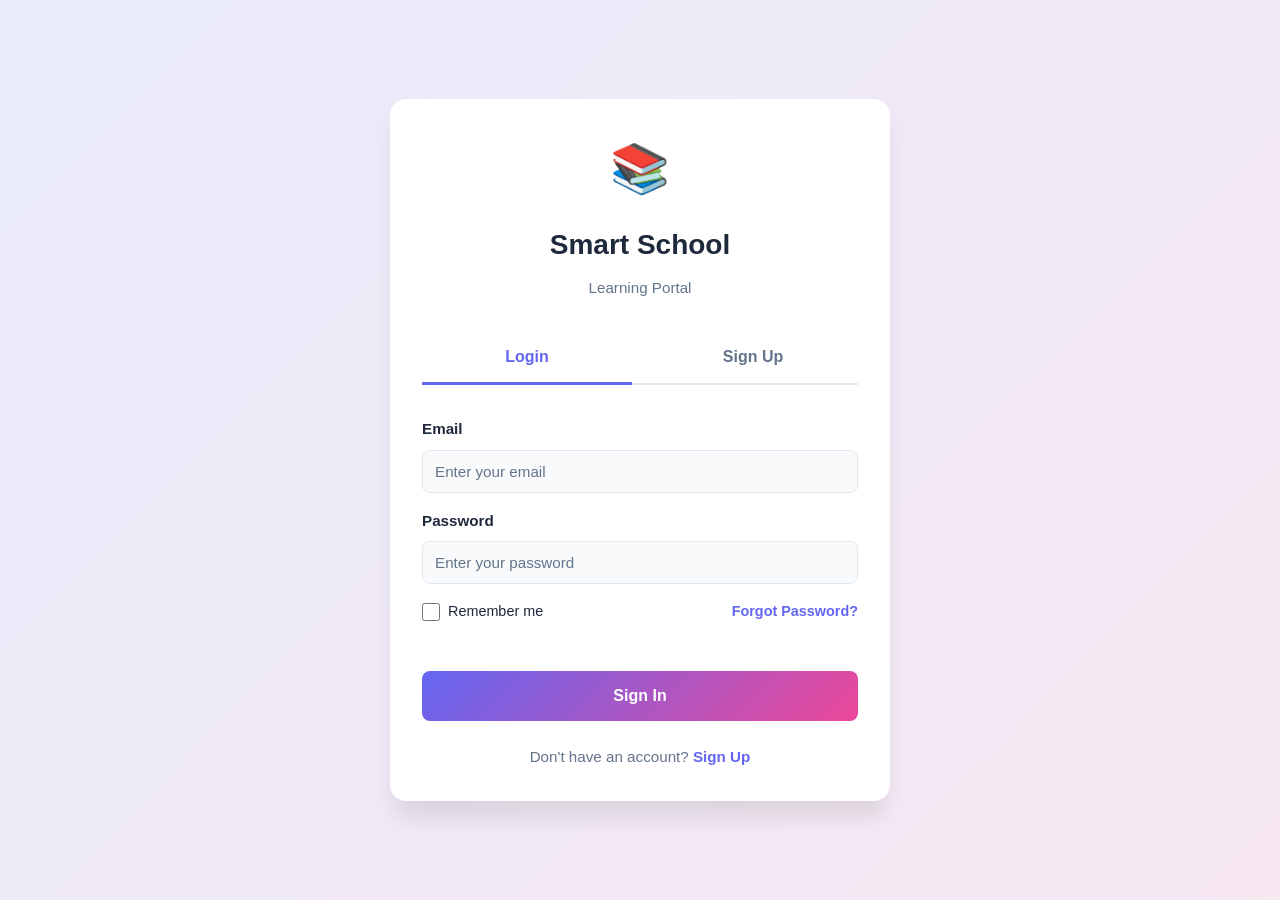
==== camera.html @ 907ac9b9 "Add files via upload" ====
<!DOCTYPE html>
<html lang="en">
<head>
    <meta charset="UTF-8">
    <meta name="viewport" content="width=device-width, initial-scale=1.0">
    <title>Camera - Smart School Learning Portal</title>
    
    <link rel="stylesheet" href="css/main.css">
    <link rel="stylesheet" href="css/theme.css">
    <link rel="stylesheet" href="css/animation.css">
    <link rel="stylesheet" href="css/responsive.css">
</head>
<body class="theme-light">
    <!-- Header -->
    <header>
        <div class="header-container">
            <a href="index.html" class="logo-section">
                <div class="logo-icon">📚</div>
                <h1>Smart Learning Portal</h1>
            </a>
            <div class="header-actions">
                <button class="action-btn" title="Back">←</button>
            </div>
            <button class="hamburger-menu">
                <span></span>
                <span></span>
                <span></span>
            </button>
        </div>
    </header>

    <!-- Main Content -->
    <main class="flex-center" style="min-height: calc(100vh - 80px); flex-direction: column; gap: 2rem;">
        <h1>📷 Camera</h1>

        <!-- Camera View -->
        <div class="card" style="width: 100%; max-width: 600px; padding: 0; overflow: hidden;">
            <video id="cameraStream" autoplay playsinline style="width: 100%; display: block;"></video>
            <canvas id="capturedImage" style="display: none;"></canvas>
            
            <div style="padding: 2rem; text-align: center; background: var(--card-bg);">
                <!-- Camera Buttons -->
                <div id="cameraControls" class="flex-center gap-2" style="gap: 1rem;">
                    <button class="btn btn-primary" id="captureBtn">📸 Capture</button>
                    <button class="btn btn-outline" id="switchCameraBtn">🔄 Switch</button>
                    <button class="btn btn-outline" id="flashBtn">💡 Flash</button>
                </div>

                <!-- Preview and Action Buttons -->
                <div id="previewControls" style="display: none; gap: 1rem;" class="flex-center">
                    <button class="btn btn-secondary" id="retakeBtn">🔄 Retake</button>
                    <button class="btn btn-success" id="saveBtn">💾 Save</button>
                    <button class="btn btn-primary" id="shareBtn">📤 Share</button>
                </div>
            </div>
        </div>

        <!-- Preview -->
        <div id="preview" style="display: none;">
            <img id="previewImage" alt="Preview" style="max-width: 600px; width: 100%; border-radius: 16px; box-shadow: 0 10px 30px rgba(0,0,0,0.2);">
        </div>

        <!-- Camera Info -->
        <div class="card" style="width: 100%; max-width: 600px; text-align: center;">
            <h3>Camera Information</h3>
            <p id="cameraInfo"></p>
            <div class="grid-2" style="margin-top: 1rem;">
                <div>
                    <p style="color: var(--text-secondary); font-size: 0.9rem;">Mode</p>
                    <p id="cameraMode" style="font-weight: 600;">Front Camera</p>
                </div>
                <div>
                    <p style="color: var(--text-secondary); font-size: 0.9rem;">Photos Taken</p>
                    <p id="photoCount" style="font-weight: 600;">0</p>
                </div>
            </div>
        </div>
    </main>

    <!-- Scripts -->
    <script src="js/utils.js"></script>
    <script src="js/storage.js"></script>
    <script src="js/app.js"></script>
    
    <script>
        const video = document.getElementById('cameraStream');
        const canvas = document.getElementById('capturedImage');
        const captureBtn = document.getElementById('captureBtn');
        const switchCameraBtn = document.getElementById('switchCameraBtn');
        const flashBtn = document.getElementById('flashBtn');
        const retakeBtn = document.getElementById('retakeBtn');
        const saveBtn = document.getElementById('saveBtn');
        const shareBtn = document.getElementById('shareBtn');
        const preview = document.getElementById('preview');
        const previewImage = document.getElementById('previewImage');
        const previewControls = document.getElementById('previewControls');
        const cameraControls = document.getElementById('cameraControls');

        let facingMode = 'user'; // front camera
        let stream = null;
        let photoCount = StorageManager.getGalleryImages().length;
        let flashOn = false;
        let currentCapture = null;

        async function startCamera() {
            try {
                stream = await navigator.mediaDevices.getUserMedia({
                    video: { 
                        facingMode: facingMode,
                        width: { ideal: 1280 },
                        height: { ideal: 720 }
                    },
                    audio: false
                });

                video.srcObject = stream;
                document.getElementById('cameraInfo').textContent = 'Camera ready';
                updatePhotoCount();
            } catch (error) {
                console.error('Error accessing camera:', error);
                Utils.showNotification('Unable to access camera. Please check permissions.', 'danger');
                document.getElementById('cameraInfo').textContent = 'Camera access denied';
            }
        }

        function stopCamera() {
            if (stream) {
                stream.getTracks().forEach(track => track.stop());
            }
        }

        captureBtn.addEventListener('click', () => {
            const context = canvas.getContext('2d');
            canvas.width = video.videoWidth;
            canvas.height = video.videoHeight;

            // Apply flash effect
            if (flashOn) {
                context.fillStyle = 'rgba(255, 255, 255, 0.3)';
                context.fillRect(0, 0, canvas.width, canvas.height);
            }

            // Draw the video frame to canvas
            context.drawImage(video, 0, 0, canvas.width, canvas.height);
            
            // Get the image data
            currentCapture = canvas.toDataURL('image/jpeg');
            previewImage.src = currentCapture;
            
            // Show preview
            video.style.display = 'none';
            preview.style.display = 'block';
            cameraControls.style.display = 'none';
            previewControls.style.display = 'flex';

            Utils.showNotification('Photo captured!', 'success');
        });

        switchCameraBtn.addEventListener('click', () => {
            facingMode = facingMode === 'user' ? 'environment' : 'user';
            document.getElementById('cameraMode').textContent = facingMode === 'user' ? 'Front Camera' : 'Rear Camera';
            
            stopCamera();
            startCamera();
            Utils.showNotification(`Switched to ${facingMode === 'user' ? 'front' : 'rear'} camera`, 'info');
        });

        flashBtn.addEventListener('click', () => {
            flashOn = !flashOn;
            flashBtn.textContent = flashOn ? '💡 Flash ON' : '💡 Flash OFF';
            flashBtn.classList.toggle('btn-success');
            Utils.showNotification(flashOn ? 'Flash ON' : 'Flash OFF', 'info');
        });

        retakeBtn.addEventListener('click', () => {
            video.style.display = 'block';
            preview.style.display = 'none';
            cameraControls.style.display = 'flex';
            previewControls.style.display = 'none';
            currentCapture = null;
        });

        saveBtn.addEventListener('click', () => {
            if (currentCapture) {
                const image = {
                    name: `photo-${Date.now()}.jpg`,
                    data: currentCapture,
                    date: new Date().toISOString(),
                    type: 'camera'
                };
                StorageManager.addGalleryImage(image);
                updatePhotoCount();
                
                Utils.showNotification('Photo saved to gallery!', 'success');
                
                // Reset
                setTimeout(() => {
                    retakeBtn.click();
                    currentCapture = null;
                }, 500);
            }
        });

        shareBtn.addEventListener('click', () => {
            if (currentCapture) {
                if (navigator.share) {
                    navigator.share({
                        title: 'Check out my photo!',
                        text: 'I captured this amazing photo with Smart School Portal',
                        url: window.location.href
                    }).catch(err => console.log('Share failed:', err));
                } else {
                    Utils.showNotification('Share not supported on this device', 'warning');
                }
            }
        });

        function updatePhotoCount() {
            photoCount = StorageManager.getGalleryImages().length;
            document.getElementById('photoCount').textContent = photoCount;
        }

        // Keyboard shortcuts
        document.addEventListener('keydown', (e) => {
            if (e.key === ' ') {
                e.preventDefault();
                captureBtn.click();
            }
            if (e.key === 'Escape') {
                retakeBtn.click();
            }
        });

        // Initialize
        document.addEventListener('DOMContentLoaded', () => {
            if (!StorageManager.getUser()) {
                window.location.href = 'login.html';
                return;
            }
            startCamera();
            updatePhotoCount();
        });

        // Stop camera when page unloads
        window.addEventListener('beforeunload', () => {
            stopCamera();
        });
    </script>
</body>
</html>
---- css/main.css ----
/* ============================================
   SMART SCHOOL LEARNING PORTAL - MAIN CSS
   ============================================ */

* {
  margin: 0;
  padding: 0;
  box-sizing: border-box;
}

:root {
  --primary-color: #6366f1;
  --secondary-color: #ec4899;
  --accent-color: #f59e0b;
  --success-color: #10b981;
  --danger-color: #ef4444;
  --warning-color: #f59e0b;
  --bg-color: #f8fafc;
  --card-bg: #ffffff;
  --text-primary: #1e293b;
  --text-secondary: #64748b;
  --border-color: #e2e8f0;
  --shadow-sm: 0 1px 2px 0 rgba(0, 0, 0, 0.05);
  --shadow-md: 0 4px 6px -1px rgba(0, 0, 0, 0.1);
  --shadow-lg: 0 10px 15px -3px rgba(0, 0, 0, 0.1);
  --shadow-xl: 0 20px 25px -5px rgba(0, 0, 0, 0.1);
  --transition: all 0.3s cubic-bezier(0.4, 0, 0.2, 1);
  --border-radius: 16px;
}

html {
  scroll-behavior: smooth;
  font-size: 16px;
}

body {
  font-family: 'Segoe UI', Tahoma, Geneva, Verdana, sans-serif;
  background-color: var(--bg-color);
  color: var(--text-primary);
  line-height: 1.6;
  overflow-x: hidden;
}

/* Scrollbar Styling */
::-webkit-scrollbar {
  width: 10px;
  height: 10px;
}

::-webkit-scrollbar-track {
  background: var(--bg-color);
}

::-webkit-scrollbar-thumb {
  background: var(--primary-color);
  border-radius: 5px;
}

::-webkit-scrollbar-thumb:hover {
  background: var(--secondary-color);
}

/* ========== Header Styles ========== */
header {
  position: sticky;
  top: 0;
  z-index: 100;
  background: linear-gradient(135deg, rgba(99, 102, 241, 0.95), rgba(236, 72, 153, 0.95));
  backdrop-filter: blur(10px);
  box-shadow: var(--shadow-lg);
  padding: 1rem 2rem;
}

.header-container {
  display: flex;
  justify-content: space-between;
  align-items: center;
  max-width: 1400px;
  margin: 0 auto;
  gap: 2rem;
}

.logo-section {
  display: flex;
  align-items: center;
  gap: 1rem;
  color: white;
  text-decoration: none;
}

.logo-section h1 {
  font-size: 1.5rem;
  font-weight: 700;
  margin: 0;
}

.logo-icon {
  width: 40px;
  height: 40px;
  background: rgba(255, 255, 255, 0.2);
  border-radius: 10px;
  display: flex;
  align-items: center;
  justify-content: center;
  font-size: 1.5rem;
}

.header-middle {
  flex: 1;
  display: flex;
  align-items: center;
  gap: 1.5rem;
}

.search-box {
  flex: 1;
  max-width: 400px;
  background: rgba(255, 255, 255, 0.15);
  border: 1px solid rgba(255, 255, 255, 0.3);
  border-radius: 8px;
  padding: 0.75rem 1rem;
  color: white;
  transition: var(--transition);
}

.search-box::placeholder {
  color: rgba(255, 255, 255, 0.7);
}

.search-box:focus {
  outline: none;
  background: rgba(255, 255, 255, 0.25);
  border-color: rgba(255, 255, 255, 0.5);
}

.header-selectors {
  display: flex;
  align-items: center;
  gap: 1rem;
  color: white;
}

.selector {
  background: rgba(255, 255, 255, 0.15);
  border: 1px solid rgba(255, 255, 255, 0.3);
  color: white;
  padding: 0.5rem 1rem;
  border-radius: 8px;
  cursor: pointer;
  transition: var(--transition);
}

.selector:hover {
  background: rgba(255, 255, 255, 0.25);
}

.header-actions {
  display: flex;
  align-items: center;
  gap: 1.5rem;
  color: white;
}

.action-btn {
  width: 40px;
  height: 40px;
  border-radius: 50%;
  background: rgba(255, 255, 255, 0.2);
  border: none;
  color: white;
  cursor: pointer;
  display: flex;
  align-items: center;
  justify-content: center;
  font-size: 1.2rem;
  transition: var(--transition);
  position: relative;
}

.action-btn:hover {
  background: rgba(255, 255, 255, 0.3);
  transform: scale(1.1);
}

.notification-badge {
  position: absolute;
  top: -5px;
  right: -5px;
  background: var(--danger-color);
  color: white;
  width: 24px;
  height: 24px;
  border-radius: 50%;
  display: flex;
  align-items: center;
  justify-content: center;
  font-size: 0.75rem;
  font-weight: 700;
}

.hamburger-menu {
  display: none;
  width: 40px;
  height: 40px;
  flex-direction: column;
  justify-content: space-around;
  cursor: pointer;
  background: rgba(255, 255, 255, 0.2);
  border: none;
  border-radius: 8px;
  color: white;
}

.hamburger-menu span {
  width: 24px;
  height: 2px;
  background: white;
  border-radius: 2px;
  transition: var(--transition);
}

/* ========== Main Content ========== */
main {
  max-width: 1400px;
  margin: 2rem auto;
  padding: 0 2rem;
}

/* ========== Card Styles ========== */
.card {
  background: var(--card-bg);
  border-radius: var(--border-radius);
  padding: 1.5rem;
  box-shadow: var(--shadow-md);
  transition: var(--transition);
  border: 1px solid var(--border-color);
  position: relative;
  overflow: hidden;
}

.card::before {
  content: '';
  position: absolute;
  top: 0;
  left: -100%;
  width: 100%;
  height: 100%;
  background: linear-gradient(90deg, transparent, rgba(255, 255, 255, 0.3), transparent);
  transition: left 0.5s ease;
}

.card:hover::before {
  left: 100%;
}

.card:hover {
  transform: translateY(-8px);
  box-shadow: var(--shadow-xl);
}

.card-title {
  font-size: 1.25rem;
  font-weight: 600;
  margin-bottom: 0.75rem;
  color: var(--text-primary);
}

.card-description {
  color: var(--text-secondary);
  font-size: 0.95rem;
  margin-bottom: 1rem;
}

.card-icon {
  font-size: 2rem;
  margin-bottom: 0.5rem;
}

/* ========== Button Styles ========== */
.btn {
  display: inline-flex;
  align-items: center;
  justify-content: center;
  gap: 0.5rem;
  padding: 0.75rem 1.5rem;
  border: none;
  border-radius: 8px;
  font-size: 0.95rem;
  font-weight: 600;
  cursor: pointer;
  transition: var(--transition);
  text-decoration: none;
}

.btn-primary {
  background: linear-gradient(135deg, var(--primary-color), var(--secondary-color));
  color: white;
  box-shadow: var(--shadow-md);
}

.btn-primary:hover {
  transform: translateY(-2px);
  box-shadow: var(--shadow-lg);
}

.btn-primary:active {
  transform: translateY(0);
}

.btn-secondary {
  background: var(--accent-color);
  color: white;
}

.btn-secondary:hover {
  background: darken(var(--accent-color), 10%);
}

.btn-outline {
  background: transparent;
  border: 2px solid var(--primary-color);
  color: var(--primary-color);
}

.btn-outline:hover {
  background: var(--primary-color);
  color: white;
}

.btn-danger {
  background: var(--danger-color);
  color: white;
}

.btn-danger:hover {
  background: darken(var(--danger-color), 10%);
}

.btn-success {
  background: var(--success-color);
  color: white;
}

.btn-success:hover {
  background: darken(var(--success-color), 10%);
}

.btn-disabled {
  background: var(--border-color);
  color: var(--text-secondary);
  cursor: not-allowed;
  opacity: 0.6;
}

/* ========== Input Styles ========== */
input, textarea, select {
  font-family: inherit;
  padding: 0.75rem;
  border: 1px solid var(--border-color);
  border-radius: 8px;
  transition: var(--transition);
  font-size: 0.95rem;
}

input:focus, textarea:focus, select:focus {
  outline: none;
  border-color: var(--primary-color);
  box-shadow: 0 0 0 3px rgba(99, 102, 241, 0.1);
}

input::placeholder, textarea::placeholder {
  color: var(--text-secondary);
}

/* ========== Grid Layouts ========== */
.grid-auto {
  display: grid;
  grid-template-columns: repeat(auto-fill, minmax(300px, 1fr));
  gap: 2rem;
}

.grid-2 {
  display: grid;
  grid-template-columns: repeat(2, 1fr);
  gap: 2rem;
}

.grid-3 {
  display: grid;
  grid-template-columns: repeat(3, 1fr);
  gap: 2rem;
}

.grid-4 {
  display: grid;
  grid-template-columns: repeat(4, 1fr);
  gap: 2rem;
}

/* ========== Flexbox Utilities ========== */
.flex-center {
  display: flex;
  align-items: center;
  justify-content: center;
}

.flex-between {
  display: flex;
  align-items: center;
  justify-content: space-between;
}

.flex-col {
  display: flex;
  flex-direction: column;
}

.gap-1 { gap: 0.5rem; }
.gap-2 { gap: 1rem; }
.gap-3 { gap: 1.5rem; }
.gap-4 { gap: 2rem; }

/* ========== Spacing Utilities ========== */
.mt-1 { margin-top: 0.5rem; }
.mt-2 { margin-top: 1rem; }
.mt-3 { margin-top: 1.5rem; }
.mt-4 { margin-top: 2rem; }

.mb-1 { margin-bottom: 0.5rem; }
.mb-2 { margin-bottom: 1rem; }
.mb-3 { margin-bottom: 1.5rem; }
.mb-4 { margin-bottom: 2rem; }

.p-1 { padding: 0.5rem; }
.p-2 { padding: 1rem; }
.p-3 { padding: 1.5rem; }
.p-4 { padding: 2rem; }

/* ========== Text Utilities ========== */
.text-center { text-align: center; }
.text-left { text-align: left; }
.text-right { text-align: right; }

.font-bold { font-weight: 700; }
.font-semibold { font-weight: 600; }
.font-medium { font-weight: 500; }

.text-sm { font-size: 0.875rem; }
.text-base { font-size: 1rem; }
.text-lg { font-size: 1.125rem; }
.text-xl { font-size: 1.25rem; }
.text-2xl { font-size: 1.5rem; }

.text-primary { color: var(--text-primary); }
.text-secondary { color: var(--text-secondary); }

/* ========== Container ========== */
.container {
  max-width: 1400px;
  margin: 0 auto;
  padding: 0 2rem;
}

/* ========== Loading Skeleton ========== */
.skeleton {
  background: linear-gradient(90deg, var(--border-color), var(--bg-color), var(--border-color));
  background-size: 200% 100%;
  animation: skeleton-loading 2s infinite;
  border-radius: 8px;
}

@keyframes skeleton-loading {
  0% { background-position: 200% 0; }
  100% { background-position: -200% 0; }
}

/* ========== Badge & Pills ========== */
.badge {
  display: inline-flex;
  align-items: center;
  justify-content: center;
  padding: 0.25rem 0.75rem;
  border-radius: 20px;
  font-size: 0.75rem;
  font-weight: 600;
  white-space: nowrap;
}

.badge-primary {
  background: rgba(99, 102, 241, 0.1);
  color: var(--primary-color);
}

.badge-success {
  background: rgba(16, 185, 129, 0.1);
  color: var(--success-color);
}

.badge-warning {
  background: rgba(245, 158, 11, 0.1);
  color: var(--warning-color);
}

.badge-danger {
  background: rgba(239, 68, 68, 0.1);
  color: var(--danger-color);
}

/* ========== Floating Action Button ========== */
.fab {
  width: 60px;
  height: 60px;
  border-radius: 50%;
  background: linear-gradient(135deg, var(--primary-color), var(--secondary-color));
  color: white;
  border: none;
  cursor: pointer;
  display: flex;
  align-items: center;
  justify-content: center;
  font-size: 1.5rem;
  box-shadow: var(--shadow-lg);
  position: fixed;
  bottom: 2rem;
  right: 2rem;
  z-index: 50;
  transition: var(--transition);
}

.fab:hover {
  transform: scale(1.1) translateY(-4px);
  box-shadow: var(--shadow-xl);
}

.fab:active {
  transform: scale(0.95);
}

/* ========== Modal ========== */
.modal {
  display: none;
  position: fixed;
  top: 0;
  left: 0;
  width: 100%;
  height: 100%;
  background: rgba(0, 0, 0, 0.5);
  z-index: 200;
  align-items: center;
  justify-content: center;
}

.modal.active {
  display: flex;
}

.modal-content {
  background: white;
  border-radius: var(--border-radius);
  padding: 2rem;
  max-width: 500px;
  width: 90%;
  box-shadow: var(--shadow-xl);
  position: relative;
  animation: modalSlideIn 0.3s ease;
}

@keyframes modalSlideIn {
  from {
    transform: translateY(-50px);
    opacity: 0;
  }
  to {
    transform: translateY(0);
    opacity: 1;
  }
}

.modal-header {
  display: flex;
  justify-content: space-between;
  align-items: center;
  margin-bottom: 1.5rem;
}

.modal-title {
  font-size: 1.5rem;
  font-weight: 700;
}

.modal-close {
  background: none;
  border: none;
  font-size: 1.5rem;
  cursor: pointer;
  color: var(--text-secondary);
  transition: var(--transition);
}

.modal-close:hover {
  color: var(--text-primary);
  transform: rotate(90deg);
}

/* ========== Responsive Tables ========== */
table {
  width: 100%;
  border-collapse: collapse;
  background: white;
  border-radius: var(--border-radius);
  overflow: hidden;
}

thead {
  background: var(--bg-color);
  font-weight: 600;
}

td, th {
  padding: 1rem;
  text-align: left;
  border-bottom: 1px solid var(--border-color);
}

tbody tr:hover {
  background: rgba(99, 102, 241, 0.05);
}

/* ========== Progress Bar ========== */
.progress {
  width: 100%;
  height: 8px;
  background: var(--border-color);
  border-radius: 4px;
  overflow: hidden;
}

.progress-bar {
  height: 100%;
  background: linear-gradient(90deg, var(--primary-color), var(--secondary-color));
  transition: width 0.3s ease;
  border-radius: 4px;
}

/* ========== Alerts ========== */
.alert {
  padding: 1rem;
  border-radius: 8px;
  margin-bottom: 1rem;
  display: flex;
  gap: 1rem;
  align-items: center;
}

.alert-info {
  background: rgba(59, 130, 246, 0.1);
  color: #1e40af;
  border-left: 4px solid #3b82f6;
}

.alert-success {
  background: rgba(16, 185, 129, 0.1);
  color: #065f46;
  border-left: 4px solid var(--success-color);
}

.alert-warning {
  background: rgba(245, 158, 11, 0.1);
  color: #7c2d12;
  border-left: 4px solid var(--warning-color);
}

.alert-danger {
  background: rgba(239, 68, 68, 0.1);
  color: #7f1d1d;
  border-left: 4px solid var(--danger-color);
}

/* ========== Hidden Elements ========== */
.hidden {
  display: none !important;
}

.invisible {
  visibility: hidden;
}

.sr-only {
  position: absolute;
  width: 1px;
  height: 1px;
  padding: 0;
  margin: -1px;
  overflow: hidden;
  clip: rect(0, 0, 0, 0);
  white-space: nowrap;
  border-width: 0;
}
---- css/theme.css ----
/* ============================================
   THEME COLORS AND STYLES
   ============================================ */

/* ========== LIGHT THEME (Default) ========== */
:root.theme-light {
  --primary-color: #6366f1;
  --secondary-color: #ec4899;
  --accent-color: #f59e0b;
  --success-color: #10b981;
  --danger-color: #ef4444;
  --warning-color: #f59e0b;
  --bg-color: #f8fafc;
  --card-bg: #ffffff;
  --text-primary: #1e293b;
  --text-secondary: #64748b;
  --border-color: #e2e8f0;
}

/* ========== DARK THEME ========== */
:root.theme-dark {
  --primary-color: #818cf8;
  --secondary-color: #f472b6;
  --accent-color: #fbbf24;
  --success-color: #34d399;
  --danger-color: #f87171;
  --warning-color: #fbbf24;
  --bg-color: #0f172a;
  --card-bg: #1e293b;
  --text-primary: #f1f5f9;
  --text-secondary: #cbd5e1;
  --border-color: #334155;
}

body.theme-dark {
  background: var(--bg-color);
  color: var(--text-primary);
}

body.theme-dark header {
  background: linear-gradient(135deg, rgba(129, 140, 248, 0.95), rgba(244, 114, 182, 0.95));
}

body.theme-dark .card {
  background: var(--card-bg);
  border-color: var(--border-color);
}

body.theme-dark input,
body.theme-dark textarea,
body.theme-dark select {
  background: rgba(255, 255, 255, 0.05);
  color: var(--text-primary);
  border-color: var(--border-color);
}

body.theme-dark input::placeholder,
body.theme-dark textarea::placeholder {
  color: var(--text-secondary);
}

/* ========== SCHOOL THEME (Blue + Yellow) ========== */
:root.theme-school {
  --primary-color: #0066cc;
  --secondary-color: #ffc107;
  --accent-color: #ffb300;
  --success-color: #00cc00;
  --danger-color: #ff0000;
  --warning-color: #ffc107;
  --bg-color: #f0f4f8;
  --card-bg: #ffffff;
  --text-primary: #003366;
  --text-secondary: #666666;
  --border-color: #cce0ff;
}

body.theme-school {
  background: linear-gradient(135deg, #f0f4f8, #e3f2fd);
}

body.theme-school header {
  background: linear-gradient(135deg, #0066cc, #0051a3);
}

/* ========== NATURE THEME (Green) ========== */
:root.theme-nature {
  --primary-color: #16a34a;
  --secondary-color: #84cc16;
  --accent-color: #65a30d;
  --success-color: #22c55e;
  --danger-color: #dc2626;
  --warning-color: #eab308;
  --bg-color: #f0fdf4;
  --card-bg: #ffffff;
  --text-primary: #14532d;
  --text-secondary: #4b5563;
  --border-color: #bbf7d0;
}

body.theme-nature {
  background: linear-gradient(135deg, #f0fdf4, #dcfce7);
}

body.theme-nature header {
  background: linear-gradient(135deg, #16a34a, #15803d);
  position: relative;
}

body.theme-nature header::before {
  content: '';
  position: absolute;
  top: 0;
  left: 0;
  right: 0;
  bottom: 0;
  background: radial-gradient(circle at 20% 50%, rgba(34, 197, 94, 0.3), transparent),
              radial-gradient(circle at 80% 80%, rgba(132, 204, 22, 0.2), transparent);
  pointer-events: none;
}

/* ========== SPACE THEME (Dark Blue + Stars) ========== */
:root.theme-space {
  --primary-color: #0ea5e9;
  --secondary-color: #06b6d4;
  --accent-color: #22d3ee;
  --success-color: #06b6d4;
  --danger-color: #f87171;
  --warning-color: #fbbf24;
  --bg-color: #0c2340;
  --card-bg: #1a365d;
  --text-primary: #e0f2fe;
  --text-secondary: #bae6fd;
  --border-color: #0369a1;
}

body.theme-space {
  background: linear-gradient(135deg, #0c2340, #1a365d);
  position: relative;
}

body.theme-space header {
  background: linear-gradient(135deg, #0ea5e9, #06b6d4);
}

/* Animated stars for space theme */
body.theme-space::before {
  content: '';
  position: fixed;
  top: 0;
  left: 0;
  width: 100%;
  height: 100%;
  background-image: 
    radial-gradient(2px 2px at 20px 30px, white, rgba(0,0,0,0)),
    radial-gradient(2px 2px at 60px 70px, white, rgba(0,0,0,0)),
    radial-gradient(1px 1px at 50px 50px, white, rgba(0,0,0,0)),
    radial-gradient(1px 1px at 130px 80px, white, rgba(0,0,0,0)),
    radial-gradient(2px 2px at 90px 10px, white, rgba(0,0,0,0));
  background-repeat: repeat;
  background-size: 200px 200px;
  pointer-events: none;
  z-index: 1;
  animation: twinkling 3s ease-in-out infinite;
}

@keyframes twinkling {
  0%, 100% { opacity: 0.1; }
  50% { opacity: 0.9; }
}

/* ========== CARTOON THEME (Bright Colors) ========== */
:root.theme-cartoon {
  --primary-color: #ff006e;
  --secondary-color: #00f5ff;
  --accent-color: #ffbe0b;
  --success-color: #8338ec;
  --danger-color: #ff006e;
  --warning-color: #ffbe0b;
  --bg-color: #fffacd;
  --card-bg: #ffffff;
  --text-primary: #ff006e;
  --text-secondary: #00f5ff;
  --border-color: #ffbe0b;
}

body.theme-cartoon {
  background: linear-gradient(135deg, #fffacd, #ffd60a);
}

body.theme-cartoon header {
  background: linear-gradient(135deg, #ff006e, #00f5ff);
}

body.theme-cartoon .card {
  border: 3px solid var(--border-color);
  box-shadow: 4px 4px 0px rgba(255, 190, 11, 0.3);
}

body.theme-cartoon .btn-primary {
  box-shadow: 4px 4px 0px rgba(255, 0, 110, 0.3);
}

/* ========== RAINBOW KIDS THEME ========== */
:root.theme-rainbow {
  --primary-color: #ff0080;
  --secondary-color: #ff8c00;
  --accent-color: #40e0d0;
  --success-color: #00ff00;
  --danger-color: #ff0000;
  --warning-color: #ff8c00;
  --bg-color: #fff5f7;
  --card-bg: #ffffff;
  --text-primary: #ff0080;
  --text-secondary: #ff8c00;
  --border-color: #40e0d0;
}

body.theme-rainbow {
  background: linear-gradient(135deg, 
    #ff0080 0%,
    #ff8c00 25%,
    #40e0d0 50%,
    #0080ff 75%,
    #ff0080 100%);
  background-size: 400% 400%;
  animation: gradientShift 15s ease infinite;
}

@keyframes gradientShift {
  0% { background-position: 0% 50%; }
  50% { background-position: 100% 50%; }
  100% { background-position: 0% 50%; }
}

body.theme-rainbow header {
  background: linear-gradient(90deg, 
    #ff0080,
    #ff8c00,
    #40e0d0,
    #0080ff);
}

/* ========== HIGH CONTRAST THEME ========== */
:root.theme-highcontrast {
  --primary-color: #000000;
  --secondary-color: #ffff00;
  --accent-color: #ffff00;
  --success-color: #00ff00;
  --danger-color: #ff0000;
  --warning-color: #ffff00;
  --bg-color: #ffffff;
  --card-bg: #ffffff;
  --text-primary: #000000;
  --text-secondary: #000000;
  --border-color: #000000;
}

body.theme-highcontrast {
  background: white;
}

body.theme-highcontrast * {
  border-width: 2px !important;
  border-color: black !important;
}

body.theme-highcontrast .card {
  border: 3px solid black;
}

body.theme-highcontrast .btn-primary {
  border: 3px solid black;
}

/* ========== THEME-SPECIFIC CARD STYLES ========== */
body.theme-nature .card {
  border: 2px solid var(--primary-color);
  background: linear-gradient(135deg, rgba(255,255,255,0.95), rgba(240, 253, 244, 0.95));
}

body.theme-space .card {
  border: 1px solid var(--primary-color);
  background: linear-gradient(135deg, rgba(26, 54, 93, 0.95), rgba(12, 35, 64, 0.95));
  box-shadow: 0 0 20px rgba(6, 182, 212, 0.3);
}

body.theme-space .card:hover {
  box-shadow: 0 0 30px rgba(6, 182, 212, 0.6);
}

body.theme-cartoon .card {
  background: linear-gradient(135deg, #ffffff, #fffacd);
}

body.theme-rainbow .card {
  border: 2px solid var(--primary-color);
  background: linear-gradient(135deg, rgba(255,255,255,0.98), rgba(255,255,255,0.98));
  box-shadow: 0 4px 15px rgba(255, 0, 128, 0.2);
}

/* ========== FONT SIZE ADJUSTMENTS ========== */
body.font-small {
  font-size: 14px;
}

body.font-medium {
  font-size: 16px;
}

body.font-large {
  font-size: 18px;
}

body.font-xlarge {
  font-size: 20px;
}

/* ========== ANIMATION SETTINGS ========== */
body.animations-disabled * {
  animation: none !important;
  transition: none !important;
}

/* ========== ACCESSIBILITY ========== */
body.high-contrast {
  filter: contrast(1.5);
}

body.reduced-motion {
  --transition: none;
}

@media (prefers-reduced-motion: reduce) {
  * {
    animation-duration: 0.01ms !important;
    animation-iteration-count: 1 !important;
    transition-duration: 0.01ms !important;
  }
}

/* ========== FOCUS INDICATORS ========== */
:focus-visible {
  outline: 3px solid var(--primary-color);
  outline-offset: 2px;
}

button:focus-visible,
a:focus-visible {
  outline: 3px dashed var(--primary-color);
  outline-offset: 2px;
}
---- css/animation.css ----
/* ============================================
   ANIMATIONS AND TRANSITIONS
   ============================================ */

/* ========== FADE ANIMATIONS ========== */
@keyframes fadeIn {
  from {
    opacity: 0;
  }
  to {
    opacity: 1;
  }
}

@keyframes fadeOut {
  from {
    opacity: 1;
  }
  to {
    opacity: 0;
  }
}

@keyframes fadeInUp {
  from {
    opacity: 0;
    transform: translateY(20px);
  }
  to {
    opacity: 1;
    transform: translateY(0);
  }
}

@keyframes fadeInDown {
  from {
    opacity: 0;
    transform: translateY(-20px);
  }
  to {
    opacity: 1;
    transform: translateY(0);
  }
}

@keyframes fadeInLeft {
  from {
    opacity: 0;
    transform: translateX(-20px);
  }
  to {
    opacity: 1;
    transform: translateX(0);
  }
}

@keyframes fadeInRight {
  from {
    opacity: 0;
    transform: translateX(20px);
  }
  to {
    opacity: 1;
    transform: translateX(0);
  }
}

/* ========== SLIDE ANIMATIONS ========== */
@keyframes slideInLeft {
  from {
    transform: translateX(-100%);
  }
  to {
    transform: translateX(0);
  }
}

@keyframes slideInRight {
  from {
    transform: translateX(100%);
  }
  to {
    transform: translateX(0);
  }
}

@keyframes slideInUp {
  from {
    transform: translateY(100%);
  }
  to {
    transform: translateY(0);
  }
}

@keyframes slideInDown {
  from {
    transform: translateY(-100%);
  }
  to {
    transform: translateY(0);
  }
}

/* ========== SCALE ANIMATIONS ========== */
@keyframes scaleIn {
  from {
    opacity: 0;
    transform: scale(0.95);
  }
  to {
    opacity: 1;
    transform: scale(1);
  }
}

@keyframes scaleOut {
  from {
    opacity: 1;
    transform: scale(1);
  }
  to {
    opacity: 0;
    transform: scale(0.95);
  }
}

@keyframes scalePulse {
  0%, 100% {
    transform: scale(1);
  }
  50% {
    transform: scale(1.05);
  }
}

/* ========== RIPPLE ANIMATION ========== */
@keyframes ripple {
  0% {
    transform: scale(0);
    opacity: 1;
  }
  100% {
    transform: scale(4);
    opacity: 0;
  }
}

.ripple-effect {
  position: relative;
  overflow: hidden;
}

.ripple-effect::after {
  content: '';
  position: absolute;
  top: 50%;
  left: 50%;
  width: 5px;
  height: 5px;
  background: rgba(255, 255, 255, 0.5);
  border-radius: 50%;
  transform: translate(-50%, -50%);
  animation: ripple 0.6s ease-out;
}

/* ========== BUTTON GLOW ANIMATION ========== */
@keyframes buttonGlow {
  0%, 100% {
    box-shadow: 0 0 5px rgba(99, 102, 241, 0.3);
  }
  50% {
    box-shadow: 0 0 20px rgba(99, 102, 241, 0.8);
  }
}

.btn-glow {
  animation: buttonGlow 2s ease-in-out infinite;
}

/* ========== CARD TILT ANIMATION ========== */
@keyframes cardTilt {
  0%, 100% {
    transform: perspective(1000px) rotateX(0deg) rotateY(0deg);
  }
  25% {
    transform: perspective(1000px) rotateX(5deg) rotateY(5deg);
  }
  50% {
    transform: perspective(1000px) rotateX(-5deg) rotateY(-5deg);
  }
  75% {
    transform: perspective(1000px) rotateX(5deg) rotateY(-5deg);
  }
}

.card-tilt {
  animation: cardTilt 3s ease-in-out infinite;
}

/* ========== GLASS MORPHISM ANIMATION ========== */
@keyframes glassShimmer {
  0%, 100% {
    opacity: 0.8;
  }
  50% {
    opacity: 1;
  }
}

.glass-effect {
  background: rgba(255, 255, 255, 0.1);
  backdrop-filter: blur(10px);
  border: 1px solid rgba(255, 255, 255, 0.2);
  animation: glassShimmer 3s ease-in-out infinite;
}

/* ========== FLOATING ANIMATION ========== */
@keyframes floating {
  0%, 100% {
    transform: translateY(0px);
  }
  50% {
    transform: translateY(-10px);
  }
}

.floating {
  animation: floating 3s ease-in-out infinite;
}

/* ========== BOUNCE ANIMATION ========== */
@keyframes bounce {
  0%, 100% {
    transform: translateY(0);
  }
  50% {
    transform: translateY(-20px);
  }
}

.bounce {
  animation: bounce 1s ease-in-out infinite;
}

/* ========== HEARTBEAT ANIMATION ========== */
@keyframes heartbeat {
  0%, 100% {
    transform: scale(1);
  }
  14% {
    transform: scale(1.3);
  }
  28% {
    transform: scale(1);
  }
  42% {
    transform: scale(1.3);
  }
  70% {
    transform: scale(1);
  }
}

.heartbeat {
  animation: heartbeat 1.3s ease-in-out infinite;
}

/* ========== SPIN/ROTATION ANIMATION ========== */
@keyframes spin {
  0% {
    transform: rotate(0deg);
  }
  100% {
    transform: rotate(360deg);
  }
}

.spin {
  animation: spin 1s linear infinite;
}

@keyframes spinReverse {
  0% {
    transform: rotate(360deg);
  }
  100% {
    transform: rotate(0deg);
  }
}

.spin-reverse {
  animation: spinReverse 1s linear infinite;
}

/* ========== SHAKE ANIMATION ========== */
@keyframes shake {
  0%, 100% {
    transform: translateX(0);
  }
  25% {
    transform: translateX(-5px);
  }
  75% {
    transform: translateX(5px);
  }
}

.shake {
  animation: shake 0.5s ease-in-out;
}

/* ========== GRADIENT ANIMATION ========== */
@keyframes gradientFlow {
  0% {
    background-position: 0% 50%;
  }
  50% {
    background-position: 100% 50%;
  }
  100% {
    background-position: 0% 50%;
  }
}

.gradient-flow {
  background-size: 200% 200%;
  animation: gradientFlow 3s ease infinite;
}

/* ========== ANIMATED BACKGROUND ========== */
@keyframes backgroundShift {
  0%, 100% {
    background-position: 0% 50%;
  }
  50% {
    background-position: 100% 50%;
  }
}

.animated-bg {
  background-size: 200% 200%;
  animation: backgroundShift 15s ease infinite;
}

/* ========== MOVING CLOUDS ANIMATION ========== */
@keyframes moveCloud1 {
  0% {
    transform: translateX(0);
  }
  100% {
    transform: translateX(100px);
  }
}

@keyframes moveCloud2 {
  0% {
    transform: translateX(0);
  }
  100% {
    transform: translateX(-100px);
  }
}

.cloud-1 {
  animation: moveCloud1 20s linear infinite;
}

.cloud-2 {
  animation: moveCloud2 30s linear infinite;
}

/* ========== FLOATING SHAPES ANIMATION ========== */
@keyframes floatShape {
  0%, 100% {
    transform: translateY(0px) rotate(0deg);
  }
  25% {
    transform: translateY(-20px) rotate(90deg);
  }
  50% {
    transform: translateY(-40px) rotate(180deg);
  }
  75% {
    transform: translateY(-20px) rotate(270deg);
  }
}

.float-shape {
  animation: floatShape 8s ease-in-out infinite;
}

/* ========== CONFETTI ANIMATION ========== */
@keyframes confettiFall {
  to {
    transform: translateY(100vh) rotate(360deg);
    opacity: 0;
  }
}

.confetti {
  animation: confettiFall 3s ease-in forwards;
}

/* ========== STARS AT NIGHT ========== */
@keyframes starTwinkle {
  0%, 100% {
    opacity: 0.3;
  }
  50% {
    opacity: 1;
  }
}

.star-twinkle {
  animation: starTwinkle 1s ease-in-out infinite;
}

/* ========== ANIMATED ICONS ========== */
@keyframes iconBounce {
  0%, 100% {
    transform: translateY(0);
  }
  50% {
    transform: translateY(-5px);
  }
}

.icon-bounce {
  animation: iconBounce 0.6s ease-in-out infinite;
}

@keyframes iconPulse {
  0%, 100% {
    transform: scale(1);
  }
  50% {
    transform: scale(1.2);
  }
}

.icon-pulse {
  animation: iconPulse 2s ease-in-out infinite;
}

@keyframes iconSpin {
  0% {
    transform: rotate(0deg);
  }
  100% {
    transform: rotate(360deg);
  }
}

.icon-spin {
  animation: iconSpin 1s linear infinite;
}

@keyframes iconFlip {
  0% {
    transform: rotateY(0deg);
  }
  100% {
    transform: rotateY(360deg);
  }
}

.icon-flip {
  animation: iconFlip 1s linear infinite;
}

/* ========== LOADING ANIMATIONS ========== */
@keyframes loadingBars {
  0%, 100% {
    height: 10px;
    opacity: 0.6;
  }
  50% {
    height: 30px;
    opacity: 1;
  }
}

.loading-bar {
  display: inline-block;
  width: 4px;
  height: 20px;
  margin: 0 3px;
  background: var(--primary-color);
  border-radius: 2px;
  animation: loadingBars 0.6s ease-in-out infinite;
}

.loading-bar:nth-child(2) {
  animation-delay: 0.2s;
}

.loading-bar:nth-child(3) {
  animation-delay: 0.4s;
}

/* ========== SKELETON LOADER ========== */
@keyframes skeletonLoading {
  0% {
    background-position: -1000px 0;
  }
  100% {
    background-position: 1000px 0;
  }
}

.skeleton-loader {
  background: linear-gradient(90deg, var(--border-color) 25%, rgba(255, 255, 255, 0.5) 50%, var(--border-color) 75%);
  background-size: 1000px 100%;
  animation: skeletonLoading 2s infinite;
  border-radius: 8px;
}

/* ========== PAGE TRANSITIONS ========== */
@keyframes pageTransitionIn {
  from {
    opacity: 0;
    transform: translateY(20px);
  }
  to {
    opacity: 1;
    transform: translateY(0);
  }
}

@keyframes pageTransitionOut {
  from {
    opacity: 1;
    transform: translateY(0);
  }
  to {
    opacity: 0;
    transform: translateY(-20px);
  }
}

main {
  animation: pageTransitionIn 0.3s ease;
}

/* ========== HOVER EFFECTS ========== */
.hover-lift:hover {
  transform: translateY(-5px);
}

.hover-glow:hover {
  box-shadow: 0 0 30px rgba(99, 102, 241, 0.4);
}

.hover-scale:hover {
  transform: scale(1.05);
}

.hover-rotate:hover {
  transform: rotate(2deg);
}

.hover-shadow:hover {
  box-shadow: var(--shadow-xl);
}

.hover-brightness:hover {
  filter: brightness(1.1);
}

/* ========== TEXT ANIMATIONS ========== */
@keyframes textGlow {
  0%, 100% {
    text-shadow: 0 0 5px rgba(99, 102, 241, 0.3);
  }
  50% {
    text-shadow: 0 0 20px rgba(99, 102, 241, 0.8);
  }
}

.text-glow {
  animation: textGlow 2s ease-in-out infinite;
}

@keyframes typewriter {
  from {
    width: 0;
    border-right: 2px solid var(--primary-color);
  }
  to {
    width: 100%;
    border-right: 2px solid transparent;
  }
}

.typewriter {
  animation: typewriter 4s steps(40, end) 1s 1 normal both;
  overflow: hidden;
  white-space: nowrap;
}

/* ========== STAGGERED ANIMATIONS ========== */
.stagger-item {
  animation: fadeInUp 0.5s ease;
}

.stagger-item:nth-child(1) { animation-delay: 0s; }
.stagger-item:nth-child(2) { animation-delay: 0.1s; }
.stagger-item:nth-child(3) { animation-delay: 0.2s; }
.stagger-item:nth-child(4) { animation-delay: 0.3s; }
.stagger-item:nth-child(5) { animation-delay: 0.4s; }
.stagger-item:nth-child(6) { animation-delay: 0.5s; }

/* ========== UTILITY CLASSES ========== */
.animate-fade-in {
  animation: fadeIn 0.5s ease;
}

.animate-fade-out {
  animation: fadeOut 0.5s ease;
}

.animate-slide-in-left {
  animation: slideInLeft 0.5s ease;
}

.animate-slide-in-right {
  animation: slideInRight 0.5s ease;
}

.animate-scale-in {
  animation: scaleIn 0.5s ease;
}

.animate-bounce {
  animation: bounce 1s ease-in-out infinite;
}

.animate-spin {
  animation: spin 1s linear infinite;
}

.animate-pulse {
  animation: scalePulse 2s ease-in-out infinite;
}
---- css/responsive.css ----
/* ============================================
   RESPONSIVE DESIGN - MEDIA QUERIES
   ============================================ */

/* ========== DESKTOP (1920px and above) ========== */
@media (min-width: 1920px) {
  html {
    font-size: 18px;
  }

  .container {
    max-width: 1600px;
  }

  main {
    margin: 3rem auto;
    padding: 0 3rem;
  }

  .grid-auto {
    grid-template-columns: repeat(auto-fill, minmax(350px, 1fr));
  }

  header {
    padding: 1.5rem 3rem;
  }
}

/* ========== LAPTOP (1440px to 1919px) ========== */
@media (min-width: 1440px) and (max-width: 1919px) {
  .grid-4 {
    grid-template-columns: repeat(4, 1fr);
  }
}

/* ========== LARGE DESKTOP (1024px to 1439px) ========== */
@media (min-width: 1024px) and (max-width: 1439px) {
  .grid-4 {
    grid-template-columns: repeat(3, 1fr);
  }

  .grid-auto {
    grid-template-columns: repeat(auto-fill, minmax(280px, 1fr));
  }

  main {
    margin: 2rem auto;
    padding: 0 2rem;
  }
}

/* ========== TABLET LANDSCAPE (900px to 1023px) ========== */
@media (min-width: 900px) and (max-width: 1023px) {
  html {
    font-size: 15px;
  }

  .grid-3,
  .grid-4 {
    grid-template-columns: repeat(2, 1fr);
  }

  .grid-auto {
    grid-template-columns: repeat(auto-fill, minmax(250px, 1fr));
  }

  .header-middle {
    flex: 1;
    gap: 1rem;
  }

  .search-box {
    max-width: 300px;
  }

  .selector {
    padding: 0.5rem 0.75rem;
    font-size: 0.9rem;
  }

  .header-selectors {
    gap: 0.5rem;
  }

  header {
    padding: 1rem 1.5rem;
  }

  .header-container {
    gap: 1.5rem;
  }

  .fab {
    bottom: 1.5rem;
    right: 1.5rem;
    width: 55px;
    height: 55px;
  }
}

/* ========== TABLET PORTRAIT (768px to 899px) ========== */
@media (min-width: 768px) and (max-width: 899px) {
  html {
    font-size: 14px;
  }

  .grid-3,
  .grid-4,
  .grid-2 {
    grid-template-columns: repeat(2, 1fr);
  }

  .grid-auto {
    grid-template-columns: repeat(auto-fill, minmax(200px, 1fr));
  }

  main {
    margin: 1.5rem auto;
    padding: 0 1.5rem;
  }

  header {
    padding: 0.75rem 1.5rem;
  }

  .header-container {
    gap: 1rem;
    flex-wrap: wrap;
  }

  .header-middle {
    width: 100%;
    order: 3;
    gap: 0.75rem;
  }

  .search-box {
    max-width: 100%;
  }

  .header-selectors {
    gap: 0.5rem;
    order: 2;
  }

  .header-actions {
    gap: 1rem;
  }

  .action-btn {
    width: 35px;
    height: 35px;
    font-size: 1rem;
  }

  .selector {
    padding: 0.4rem 0.6rem;
    font-size: 0.85rem;
  }

  .card {
    padding: 1.25rem;
  }

  .btn {
    padding: 0.65rem 1.25rem;
    font-size: 0.9rem;
  }

  .fab {
    width: 50px;
    height: 50px;
    font-size: 1.25rem;
    bottom: 1rem;
    right: 1rem;
  }

  .modal-content {
    max-width: 90%;
    padding: 1.5rem;
  }
}

/* ========== MOBILE LANDSCAPE (576px to 767px) ========== */
@media (min-width: 576px) and (max-width: 767px) {
  html {
    font-size: 13px;
  }

  .grid-auto,
  .grid-2,
  .grid-3,
  .grid-4 {
    grid-template-columns: repeat(2, 1fr);
    gap: 1rem;
  }

  main {
    margin: 1rem auto;
    padding: 0 1rem;
  }

  header {
    padding: 0.75rem 1rem;
  }

  .header-container {
    flex-wrap: wrap;
    gap: 0.5rem;
  }

  .logo-section h1 {
    font-size: 1.25rem;
  }

  .logo-icon {
    width: 35px;
    height: 35px;
  }

  .search-box {
    display: none;
  }

  .hamburger-menu {
    display: flex;
  }

  .header-middle {
    display: none;
  }

  .header-selectors {
    gap: 0.25rem;
    font-size: 0.8rem;
  }

  .selector {
    padding: 0.35rem 0.5rem;
    font-size: 0.8rem;
  }

  .action-btn {
    width: 32px;
    height: 32px;
    font-size: 0.9rem;
  }

  .card {
    padding: 1rem;
  }

  .card-title {
    font-size: 1.1rem;
  }

  .card-icon {
    font-size: 1.75rem;
  }

  .btn {
    padding: 0.6rem 1rem;
    font-size: 0.85rem;
  }

  .fab {
    width: 48px;
    height: 48px;
    font-size: 1.2rem;
    bottom: 1rem;
    right: 1rem;
  }

  .modal-content {
    max-width: 95%;
    padding: 1.25rem;
  }

  table {
    font-size: 0.85rem;
  }

  td, th {
    padding: 0.75rem;
  }
}

/* ========== MOBILE PORTRAIT (320px to 575px) ========== */
@media (max-width: 575px) {
  html {
    font-size: 12px;
  }

  .grid-auto,
  .grid-2,
  .grid-3,
  .grid-4 {
    grid-template-columns: 1fr;
    gap: 1rem;
  }

  main {
    margin: 1rem auto;
    padding: 0 1rem;
  }

  header {
    padding: 0.75rem 1rem;
    position: fixed;
    top: 0;
    width: 100%;
    z-index: 100;
  }

  body {
    padding-top: 60px;
  }

  .header-container {
    gap: 0.5rem;
  }

  .logo-section {
    gap: 0.5rem;
  }

  .logo-section h1 {
    font-size: 1rem;
    display: none;
  }

  .logo-icon {
    width: 32px;
    height: 32px;
    font-size: 1.25rem;
  }

  .header-middle {
    display: none;
  }

  .search-box {
    display: none;
  }

  .hamburger-menu {
    display: flex;
    order: 3;
  }

  .header-selectors {
    display: none;
    gap: 0.25rem;
  }

  .header-actions {
    gap: 0.5rem;
  }

  .action-btn {
    width: 32px;
    height: 32px;
    font-size: 0.9rem;
  }

  .card {
    padding: 0.75rem;
  }

  .card-title {
    font-size: 1rem;
  }

  .card-description {
    font-size: 0.85rem;
  }

  .card-icon {
    font-size: 1.5rem;
  }

  .btn {
    padding: 0.5rem 0.75rem;
    font-size: 0.75rem;
    width: 100%;
  }

  .btn-primary,
  .btn-secondary,
  .btn-outline,
  .btn-danger,
  .btn-success {
    width: 100%;
  }

  .fab {
    width: 45px;
    height: 45px;
    font-size: 1rem;
    bottom: 0.75rem;
    right: 0.75rem;
  }

  .modal {
    padding: 1rem;
  }

  .modal-content {
    max-width: 100%;
    padding: 1rem;
  }

  .modal-title {
    font-size: 1.25rem;
  }

  table {
    font-size: 0.75rem;
  }

  td, th {
    padding: 0.5rem;
  }

  .modal-header {
    margin-bottom: 1rem;
  }

  input, textarea, select {
    padding: 0.6rem;
    font-size: 0.9rem;
  }

  .alert {
    padding: 0.75rem;
    gap: 0.5rem;
    font-size: 0.85rem;
  }

  .badge {
    padding: 0.2rem 0.5rem;
    font-size: 0.7rem;
  }

  .progress {
    height: 6px;
  }

  .gap-1 { gap: 0.25rem; }
  .gap-2 { gap: 0.5rem; }
  .gap-3 { gap: 1rem; }
  .gap-4 { gap: 1.5rem; }

  .mt-1 { margin-top: 0.25rem; }
  .mt-2 { margin-top: 0.5rem; }
  .mt-3 { margin-top: 1rem; }
  .mt-4 { margin-top: 1.5rem; }

  .mb-1 { margin-bottom: 0.25rem; }
  .mb-2 { margin-bottom: 0.5rem; }
  .mb-3 { margin-bottom: 1rem; }
  .mb-4 { margin-bottom: 1.5rem; }

  .p-1 { padding: 0.25rem; }
  .p-2 { padding: 0.5rem; }
  .p-3 { padding: 1rem; }
  .p-4 { padding: 1.5rem; }

  .text-2xl { font-size: 1.25rem; }
  .text-xl { font-size: 1.1rem; }
  .text-lg { font-size: 1rem; }
}

/* ========== IPHONE SE / SMALL PHONES (320px to 374px) ========== */
@media (max-width: 374px) {
  html {
    font-size: 11px;
  }

  .logo-icon {
    width: 28px;
    height: 28px;
    font-size: 1rem;
  }

  .action-btn {
    width: 28px;
    height: 28px;
    font-size: 0.8rem;
  }

  .fab {
    width: 40px;
    height: 40px;
    font-size: 0.9rem;
  }

  .card {
    padding: 0.6rem;
  }

  .card-title {
    font-size: 0.9rem;
  }

  .card-icon {
    font-size: 1.25rem;
  }

  .btn {
    padding: 0.4rem 0.6rem;
    font-size: 0.7rem;
  }
}

/* ========== FOLDABLE DEVICES ========== */

/* Horizontal Fold (Like Samsung Z Fold) */
@media (screen-spanning: single-fold-vertical) {
  body {
    display: grid;
    grid-template-columns: env(viewport-segment-left 0 0) 1fr env(viewport-segment-right 0 0);
  }

  header {
    grid-column: 1 / -1;
  }

  main {
    grid-column: 1 / -1;
  }
}

/* Vertical Fold (Like Samsung Z Flip) */
@media (screen-spanning: single-fold-horizontal) {
  body {
    display: grid;
    grid-template-rows: env(viewport-segment-top 0 0) 1fr env(viewport-segment-bottom 0 0);
  }

  header {
    grid-row: 1;
  }

  main {
    grid-row: 2;
    overflow-y: auto;
  }
}

/* ========== TOUCH DEVICES ========== */
@media (hover: none) and (pointer: coarse) {
  .btn:active {
    transform: scale(0.98);
  }

  .card:active {
    transform: scale(0.98);
  }

  .action-btn:active {
    background: rgba(255, 255, 255, 0.4);
  }
}

/* ========== PRINT MEDIA ========== */
@media print {
  header,
  .fab,
  .hamburger-menu,
  .action-btn {
    display: none !important;
  }

  body {
    background: white;
    color: black;
  }

  .card {
    page-break-inside: avoid;
    box-shadow: none;
    border: 1px solid #000;
  }

  .btn {
    border: 1px solid #000;
  }

  main {
    padding: 0;
    margin: 0;
  }
}

/* ========== DARK MODE PREFERENCE ========== */
@media (prefers-color-scheme: dark) {
  body:not(.theme-light):not(.theme-school):not(.theme-nature):not(.theme-cartoon):not(.theme-rainbow):not(.theme-highcontrast) {
    color-scheme: dark;
  }
}

/* ========== LANDSCAPE ORIENTATION ========== */
@media (orientation: landscape) and (max-height: 500px) {
  header {
    padding: 0.5rem 1rem;
  }

  main {
    margin: 0.75rem auto;
  }

  .card {
    padding: 0.75rem;
  }

  .fab {
    bottom: 0.5rem;
    right: 0.5rem;
  }
}

/* ========== HIGH PIXEL DENSITY (Retina) ========== */
@media (-webkit-min-device-pixel-ratio: 2), (min-resolution: 192dpi) {
  body {
    -webkit-font-smoothing: antialiased;
    -moz-osx-font-smoothing: grayscale;
  }
}

/* ========== REDUCED MOTION ========== */
@media (prefers-reduced-motion: reduce) {
  * {
    animation-duration: 0.01ms !important;
    animation-iteration-count: 1 !important;
    transition-duration: 0.01ms !important;
    scroll-behavior: auto !important;
  }
}

/* ========== HIGH CONTRAST MODE ========== */
@media (prefers-contrast: more) {
  .card {
    border-width: 2px;
  }

  .btn {
    border-width: 2px;
  }

  input, textarea, select {
    border-width: 2px;
  }
}
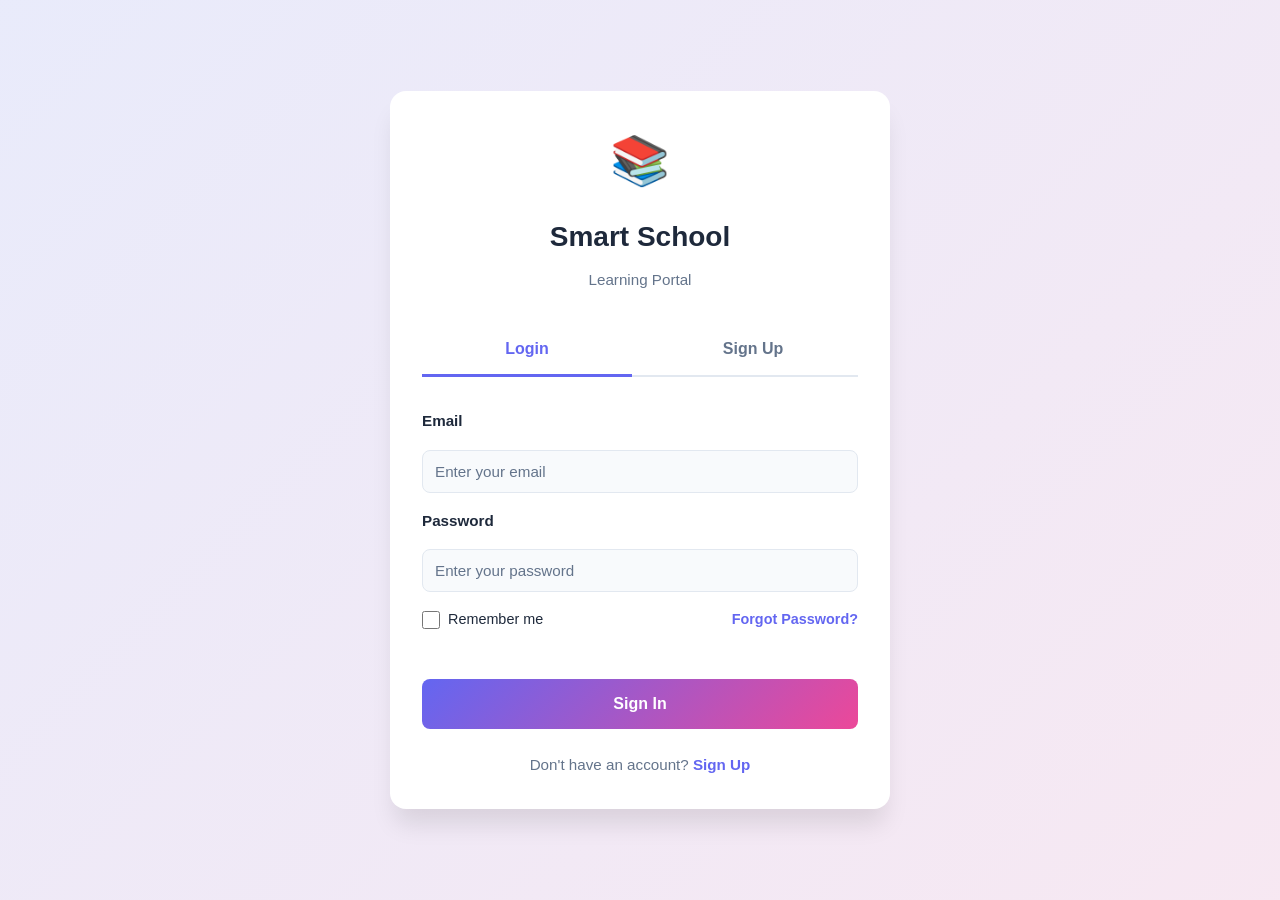
==== commit fab15fa5: "Add files via upload" ====
--- a/camera.html
+++ b/camera.html
@@ -3,7 +3,7 @@
 <head>
     <meta charset="UTF-8">
     <meta name="viewport" content="width=device-width, initial-scale=1.0">
-    <title>Camera - Smart School Learning Portal</title>
+    <title>Camera - BloomED</title>
     
     <link rel="stylesheet" href="css/main.css">
     <link rel="stylesheet" href="css/theme.css">
@@ -16,7 +16,7 @@
         <div class="header-container">
             <a href="index.html" class="logo-section">
                 <div class="logo-icon">📚</div>
-                <h1>Smart Learning Portal</h1>
+                <h1>BloomED</h1>
             </a>
             <div class="header-actions">
                 <button class="action-btn" title="Back">←</button>
--- a/css/main.css
+++ b/css/main.css
@@ -1,5 +1,5 @@
 /* ============================================
-   SMART SCHOOL LEARNING PORTAL - MAIN CSS
+   BLOOMED - MAIN CSS
    ============================================ */
 
 * {
@@ -68,57 +68,81 @@
   background: linear-gradient(135deg, rgba(99, 102, 241, 0.95), rgba(236, 72, 153, 0.95));
   backdrop-filter: blur(10px);
   box-shadow: var(--shadow-lg);
-  padding: 1rem 2rem;
+  padding: 0.75rem 1rem;
+  width: 100%;
+  box-sizing: border-box;
+  overflow: visible;
 }
 
 .header-container {
   display: flex;
-  justify-content: space-between;
-  align-items: center;
-  max-width: 1400px;
-  margin: 0 auto;
-  gap: 2rem;
+  justify-content: flex-start;
+  align-items: center;
+  width: 100%;
+  max-width: 100%;
+  margin: 0;
+  gap: 0.75rem;
+  box-sizing: border-box;
+  flex-wrap: nowrap;
+}
+
+/* ========== HEADER RIGHT SECTION ========== */
+.header-right {
+  display: flex;
+  align-items: center;
+  gap: 0.6rem;
+  margin-left: auto;
+  flex-shrink: 0;
 }
 
 .logo-section {
   display: flex;
   align-items: center;
-  gap: 1rem;
+  gap: 0.75rem;
   color: white;
   text-decoration: none;
+  flex-shrink: 0;
+  min-width: fit-content;
 }
 
 .logo-section h1 {
-  font-size: 1.5rem;
+  font-size: 1.2rem;
   font-weight: 700;
   margin: 0;
+  white-space: nowrap;
+  overflow: hidden;
+  text-overflow: ellipsis;
 }
 
 .logo-icon {
-  width: 40px;
-  height: 40px;
+  width: 36px;
+  height: 36px;
   background: rgba(255, 255, 255, 0.2);
-  border-radius: 10px;
+  border-radius: 8px;
   display: flex;
   align-items: center;
   justify-content: center;
-  font-size: 1.5rem;
+  font-size: 1.3rem;
+  flex-shrink: 0;
 }
 
 .header-middle {
   flex: 1;
   display: flex;
   align-items: center;
-  gap: 1.5rem;
+  gap: 0.75rem;
+  min-width: 150px;
+  max-width: 350px;
 }
 
 .search-box {
   flex: 1;
-  max-width: 400px;
+  min-width: 0;
   background: rgba(255, 255, 255, 0.15);
   border: 1px solid rgba(255, 255, 255, 0.3);
-  border-radius: 8px;
-  padding: 0.75rem 1rem;
+  border-radius: 6px;
+  padding: 0.5rem 0.75rem;
+  font-size: 0.9rem;
   color: white;
   transition: var(--transition);
 }
@@ -133,21 +157,57 @@
   border-color: rgba(255, 255, 255, 0.5);
 }
 
+/* ========== HEADER TIMER ========== */
+.header-timer {
+  display: flex;
+  align-items: center;
+  padding: 0.4rem 0.75rem;
+  background: rgba(255, 255, 255, 0.1);
+  border-radius: 6px;
+  border: 1px solid rgba(255, 255, 255, 0.2);
+  min-width: 95px;
+  flex-shrink: 0;
+  order: 1;
+}
+
+.timer-display {
+  display: flex;
+  align-items: center;
+  gap: 0.35rem;
+  color: white;
+  font-weight: 600;
+}
+
+.timer-icon {
+  font-size: 1rem;
+}
+
+.timer-text {
+  font-family: 'Courier New', monospace;
+  font-size: 0.85rem;
+  letter-spacing: 0.3px;
+}
+
 .header-selectors {
   display: flex;
   align-items: center;
-  gap: 1rem;
-  color: white;
+  gap: 0.6rem;
+  color: white;
+  flex-shrink: 0;
+  order: 2;
 }
 
 .selector {
   background: rgba(255, 255, 255, 0.15);
   border: 1px solid rgba(255, 255, 255, 0.3);
   color: white;
-  padding: 0.5rem 1rem;
-  border-radius: 8px;
+  padding: 0.4rem 0.75rem;
+  border-radius: 6px;
+  font-size: 0.85rem;
   cursor: pointer;
   transition: var(--transition);
+  min-width: fit-content;
+  white-space: nowrap;
 }
 
 .selector:hover {
@@ -157,13 +217,15 @@
 .header-actions {
   display: flex;
   align-items: center;
-  gap: 1.5rem;
-  color: white;
+  gap: 0.6rem;
+  color: white;
+  flex-shrink: 0;
+  order: 3;
 }
 
 .action-btn {
-  width: 40px;
-  height: 40px;
+  width: 36px;
+  height: 36px;
   border-radius: 50%;
   background: rgba(255, 255, 255, 0.2);
   border: none;
@@ -172,13 +234,23 @@
   display: flex;
   align-items: center;
   justify-content: center;
-  font-size: 1.2rem;
-  transition: var(--transition);
+  font-size: 1.1rem;
+  transition: all 0.2s ease;
   position: relative;
+  flex-shrink: 0;
+  will-change: background;
+}
+
+.profile-btn {
+  position: relative;
+  z-index: 101;
 }
 
 .action-btn:hover {
   background: rgba(255, 255, 255, 0.3);
+}
+
+.action-btn:not(.profile-btn):hover {
   transform: scale(1.1);
 }
 
@@ -200,23 +272,188 @@
 
 .hamburger-menu {
   display: none;
-  width: 40px;
-  height: 40px;
+  width: 36px;
+  height: 36px;
   flex-direction: column;
-  justify-content: space-around;
+  justify-content: center;
+  gap: 4px;
   cursor: pointer;
   background: rgba(255, 255, 255, 0.2);
   border: none;
-  border-radius: 8px;
-  color: white;
+  border-radius: 6px;
+  color: white;
+  order: 4;
+  flex-shrink: 0;
+  padding: 0;
 }
 
 .hamburger-menu span {
-  width: 24px;
+  width: 20px;
   height: 2px;
   background: white;
   border-radius: 2px;
   transition: var(--transition);
+}
+
+.hamburger-menu:hover {
+  background: rgba(255, 255, 255, 0.3);
+}
+
+.hamburger-menu:active {
+  transform: scale(0.95);
+}
+
+/* ========== PROFILE POPOVER ========== */
+.profile-btn {
+  position: relative;
+  z-index: 101;
+}
+
+.profile-popover {
+  display: none;
+  position: fixed;
+  width: 300px;
+  background: var(--card-bg);
+  border-radius: 12px;
+  box-shadow: 0 10px 30px rgba(0, 0, 0, 0.2);
+  z-index: 1001;
+  overflow: hidden;
+  animation: slideDown 0.25s ease-out forwards;
+  top: 60px;
+  right: 1rem;
+  pointer-events: none;
+  opacity: 0;
+}
+
+.profile-popover.active {
+  display: block;
+  pointer-events: auto;
+  opacity: 1;
+}
+
+.popover-header {
+  padding: 15px;
+  background: linear-gradient(135deg, var(--primary-color), var(--secondary-color));
+  color: white;
+  display: flex;
+  align-items: center;
+  gap: 12px;
+}
+
+.user-avatar {
+  width: 50px;
+  height: 50px;
+  background: rgba(255, 255, 255, 0.3);
+  border-radius: 50%;
+  display: flex;
+  align-items: center;
+  justify-content: center;
+  font-size: 1.5rem;
+  flex-shrink: 0;
+}
+
+.user-info {
+  flex: 1;
+  min-width: 0;
+}
+
+.user-name {
+  font-size: 0.95rem;
+  font-weight: 700;
+  margin: 0;
+  white-space: nowrap;
+  overflow: hidden;
+  text-overflow: ellipsis;
+}
+
+.user-email {
+  font-size: 0.8rem;
+  opacity: 0.9;
+  margin: 3px 0 0 0;
+  white-space: nowrap;
+  overflow: hidden;
+  text-overflow: ellipsis;
+}
+
+.popover-divider {
+  height: 1px;
+  background: var(--border-color);
+}
+
+.popover-details {
+  padding: 12px 15px;
+  background: #f8f9fa;
+}
+
+.detail-item {
+  display: flex;
+  justify-content: space-between;
+  align-items: center;
+  margin-bottom: 10px;
+  font-size: 0.85rem;
+}
+
+.detail-item:last-child {
+  margin-bottom: 0;
+}
+
+.detail-label {
+  color: var(--text-secondary);
+  font-weight: 600;
+}
+
+.detail-value {
+  color: var(--text-primary);
+  font-weight: 500;
+  text-transform: capitalize;
+}
+
+.popover-actions {
+  padding: 10px 15px;
+  border-top: 1px solid var(--border-color);
+  display: flex;
+  flex-direction: column;
+  gap: 8px;
+}
+
+.popover-link {
+  padding: 8px 12px;
+  background: transparent;
+  color: var(--primary-color);
+  text-decoration: none;
+  border-radius: 6px;
+  font-size: 0.9rem;
+  font-weight: 600;
+  transition: all 0.2s ease;
+  display: block;
+  text-align: left;
+}
+
+.popover-link:hover {
+  background: rgba(102, 126, 234, 0.1);
+  color: var(--primary-color);
+  transform: translateX(4px);
+}
+
+.logout-btn {
+  background: rgba(239, 68, 68, 0.2);
+  transition: all 0.2s ease;
+}
+
+.logout-btn:hover {
+  background: rgba(239, 68, 68, 0.35);
+  transform: scale(1.1);
+}
+
+@keyframes slideDown {
+  from {
+    opacity: 0;
+    transform: translateY(-10px);
+  }
+  to {
+    opacity: 1;
+    transform: translateY(0);
+  }
 }
 
 /* ========== Main Content ========== */
@@ -224,6 +461,7 @@
   max-width: 1400px;
   margin: 2rem auto;
   padding: 0 2rem;
+  box-sizing: border-box;
 }
 
 /* ========== Card Styles ========== */
@@ -536,7 +774,570 @@
   transform: scale(0.95);
 }
 
-/* ========== Modal ========== */
+/* ========== CHATBOT ========== */
+.chatbot-container {
+  display: none;
+  position: fixed;
+  bottom: 90px;
+  right: 20px;
+  width: 380px;
+  height: 600px;
+  background: var(--card-bg);
+  border-radius: 16px;
+  box-shadow: 0 10px 40px rgba(0, 0, 0, 0.2);
+  z-index: 49;
+  flex-direction: column;
+  animation: slideUp 0.3s ease-out;
+  overflow: hidden;
+}
+
+.chatbot-container.active {
+  display: flex;
+}
+
+.chatbot-header {
+  background: linear-gradient(135deg, var(--primary-color), var(--secondary-color));
+  color: white;
+  padding: 1rem;
+  display: flex;
+  justify-content: space-between;
+  align-items: center;
+  flex-shrink: 0;
+}
+
+.chatbot-header h3 {
+  margin: 0;
+  font-size: 1rem;
+}
+
+.chatbot-close {
+  width: 32px;
+  height: 32px;
+  border-radius: 50%;
+  border: none;
+  background: rgba(255, 255, 255, 0.2);
+  color: white;
+  cursor: pointer;
+  font-size: 1.5rem;
+  display: flex;
+  align-items: center;
+  justify-content: center;
+  transition: all 0.2s ease;
+}
+
+.chatbot-close:hover {
+  background: rgba(255, 255, 255, 0.3);
+  transform: rotate(90deg);
+}
+
+.chatbot-messages {
+  flex: 1;
+  overflow-y: auto;
+  padding: 1rem;
+  display: flex;
+  flex-direction: column;
+  gap: 0.75rem;
+}
+
+.chat-message {
+  display: flex;
+  margin-bottom: 0.5rem;
+  animation: slideInMessage 0.3s ease-out;
+}
+
+.bot-message {
+  justify-content: flex-start;
+}
+
+.user-message {
+  justify-content: flex-end;
+}
+
+.message-content {
+  max-width: 85%;
+  padding: 0.75rem 1rem;
+  border-radius: 12px;
+  word-wrap: break-word;
+  font-size: 0.9rem;
+  line-height: 1.4;
+}
+
+.bot-message .message-content {
+  background: #f0f2f5;
+  color: var(--text-primary);
+  border-bottom-left-radius: 4px;
+}
+
+.user-message .message-content {
+  background: linear-gradient(135deg, var(--primary-color), var(--secondary-color));
+  color: white;
+  border-bottom-right-radius: 4px;
+}
+
+.chatbot-input-area {
+  padding: 1rem;
+  border-top: 1px solid var(--border-color);
+  flex-shrink: 0;
+  max-height: 200px;
+  overflow-y: auto;
+}
+
+.quick-buttons {
+  display: grid;
+  grid-template-columns: 1fr 1fr;
+  gap: 0.5rem;
+  margin-bottom: 0.75rem;
+}
+
+.quick-btn {
+  padding: 0.5rem 0.75rem;
+  background: linear-gradient(135deg, rgba(102, 126, 234, 0.1), rgba(118, 75, 162, 0.1));
+  border: 1.5px solid var(--primary-color);
+  color: var(--primary-color);
+  border-radius: 8px;
+  cursor: pointer;
+  font-size: 0.75rem;
+  font-weight: 600;
+  transition: all 0.2s ease;
+  white-space: nowrap;
+  overflow: hidden;
+  text-overflow: ellipsis;
+}
+
+.quick-btn:hover {
+  background: linear-gradient(135deg, var(--primary-color), var(--secondary-color));
+  color: white;
+  transform: translateY(-2px);
+  box-shadow: 0 4px 12px rgba(102, 126, 234, 0.3);
+}
+
+.input-wrapper {
+  display: flex;
+  gap: 0.5rem;
+}
+
+.chat-input {
+  flex: 1;
+  border: 1.5px solid var(--border-color);
+  border-radius: 8px;
+  padding: 0.6rem 0.75rem;
+  font-size: 0.9rem;
+  transition: all 0.2s ease;
+}
+
+.chat-input:focus {
+  outline: none;
+  border-color: var(--primary-color);
+  box-shadow: 0 0 0 3px rgba(102, 126, 234, 0.1);
+}
+
+.send-btn {
+  width: 36px;
+  height: 36px;
+  border-radius: 8px;
+  background: linear-gradient(135deg, var(--primary-color), var(--secondary-color));
+  color: white;
+  border: none;
+  cursor: pointer;
+  font-size: 1rem;
+  transition: all 0.2s ease;
+  display: flex;
+  align-items: center;
+  justify-content: center;
+}
+
+.send-btn:hover {
+  transform: scale(1.05);
+}
+
+.send-btn:active {
+  transform: scale(0.95);
+}
+
+@keyframes slideUp {
+  from {
+    opacity: 0;
+    transform: translateY(20px);
+  }
+  to {
+    opacity: 1;
+    transform: translateY(0);
+  }
+}
+
+@keyframes slideInMessage {
+  from {
+    opacity: 0;
+    transform: translateY(10px);
+  }
+  to {
+    opacity: 1;
+    transform: translateY(0);
+  }
+}
+
+/* ========== PROFILE PAGE ========== */
+
+.profile-header {
+  display: flex;
+  align-items: center;
+  gap: 2rem;
+  padding: 2rem !important;
+  position: relative;
+  overflow: hidden;
+}
+
+.profile-header::before {
+  content: '';
+  position: absolute;
+  top: -50%;
+  right: -50%;
+  width: 300px;
+  height: 300px;
+  background: rgba(255, 255, 255, 0.1);
+  border-radius: 50%;
+  pointer-events: none;
+}
+
+.profile-avatar-large {
+  font-size: 5rem;
+  width: 120px;
+  height: 120px;
+  display: flex;
+  align-items: center;
+  justify-content: center;
+  background: rgba(255, 255, 255, 0.2);
+  border-radius: 50%;
+  flex-shrink: 0;
+  position: relative;
+  z-index: 1;
+}
+
+.profile-header-info {
+  flex: 1;
+  position: relative;
+  z-index: 1;
+}
+
+.profile-header-info h2 {
+  margin: 0;
+  font-size: 2rem;
+  font-weight: 700;
+}
+
+.profile-subtitle {
+  margin: 0.5rem 0 0 0;
+  opacity: 0.9;
+  font-size: 1rem;
+}
+
+.profile-tagline {
+  margin: 1rem 0 0 0;
+  opacity: 0.8;
+  font-size: 0.9rem;
+  font-style: italic;
+}
+
+/* Profile Details Grid */
+.profile-details-grid {
+  display: grid;
+  grid-template-columns: repeat(auto-fit, minmax(250px, 1fr));
+  gap: 1.5rem;
+  margin-top: 1.5rem;
+}
+
+.detail-card {
+  display: flex;
+  align-items: center;
+  gap: 1rem;
+  padding: 1rem;
+  background: var(--bg-color);
+  border-radius: 12px;
+  border: 1px solid var(--border-color);
+  transition: var(--transition);
+}
+
+.detail-card:hover {
+  border-color: var(--primary-color);
+  background: rgba(99, 102, 241, 0.05);
+  transform: translateY(-2px);
+}
+
+.detail-icon {
+  font-size: 1.5rem;
+  flex-shrink: 0;
+}
+
+.detail-card p {
+  margin: 0;
+}
+
+.detail-label {
+  font-size: 0.85rem;
+  color: var(--text-secondary);
+  font-weight: 600;
+  text-transform: uppercase;
+  letter-spacing: 0.5px;
+}
+
+.detail-value {
+  font-size: 1rem;
+  color: var(--text-primary);
+  font-weight: 500;
+  margin-top: 0.25rem;
+}
+
+/* Section Header */
+.section-header {
+  display: flex;
+  justify-content: space-between;
+  align-items: center;
+  margin-bottom: 1.5rem;
+  flex-wrap: wrap;
+  gap: 1rem;
+}
+
+.section-header h3 {
+  margin: 0;
+  font-size: 1.5rem;
+}
+
+.section-actions {
+  display: flex;
+  gap: 0.75rem;
+  flex-wrap: wrap;
+}
+
+.btn-sm {
+  padding: 0.5rem 1rem;
+  font-size: 0.85rem;
+}
+
+/* Form Styles */
+.form-grid {
+  display: grid;
+  grid-template-columns: repeat(auto-fit, minmax(250px, 1fr));
+  gap: 1.5rem;
+}
+
+.form-group {
+  display: flex;
+  flex-direction: column;
+}
+
+.form-group label {
+  margin-bottom: 0.5rem;
+  font-weight: 600;
+  color: var(--text-primary);
+  font-size: 0.9rem;
+}
+
+.form-control {
+  padding: 0.75rem;
+  border: 1px solid var(--border-color);
+  border-radius: 8px;
+  font-size: 0.95rem;
+  font-family: inherit;
+  transition: var(--transition);
+  background: var(--card-bg);
+  color: var(--text-primary);
+}
+
+.form-control:focus {
+  outline: none;
+  border-color: var(--primary-color);
+  box-shadow: 0 0 0 3px rgba(99, 102, 241, 0.1);
+}
+
+.form-actions {
+  grid-column: 1 / -1;
+  display: flex;
+  gap: 1rem;
+  justify-content: flex-end;
+  margin-top: 1rem;
+}
+
+/* Actions Grid */
+.actions-grid {
+  display: grid;
+  grid-template-columns: repeat(auto-fit, minmax(280px, 1fr));
+  gap: 1.5rem;
+  margin-top: 1.5rem;
+}
+
+.action-box {
+  padding: 1.5rem;
+  background: var(--bg-color);
+  border: 2px solid var(--border-color);
+  border-radius: 12px;
+  transition: var(--transition);
+}
+
+.action-box:hover {
+  border-color: var(--primary-color);
+  box-shadow: var(--shadow-md);
+}
+
+.action-box.danger {
+  border-color: rgba(239, 68, 68, 0.3);
+  background: rgba(239, 68, 68, 0.05);
+}
+
+.action-box h4 {
+  margin: 0 0 0.5rem 0;
+  color: var(--text-primary);
+  font-size: 1.1rem;
+}
+
+.action-box p {
+  margin: 0 0 1rem 0;
+  color: var(--text-secondary);
+  font-size: 0.9rem;
+}
+
+/* Activity Styles */
+.activity-list {
+  display: flex;
+  flex-direction: column;
+  gap: 1rem;
+}
+
+.activity-item {
+  display: flex;
+  align-items: flex-start;
+  gap: 1rem;
+  padding: 1rem;
+  background: var(--bg-color);
+  border-radius: 8px;
+  border-left: 4px solid var(--primary-color);
+  transition: var(--transition);
+}
+
+.activity-item:hover {
+  background: rgba(99, 102, 241, 0.05);
+}
+
+.activity-icon {
+  font-size: 1.5rem;
+  flex-shrink: 0;
+  margin-top: 0.25rem;
+}
+
+.activity-content {
+  flex: 1;
+}
+
+.activity-title {
+  margin: 0;
+  font-weight: 600;
+  color: var(--text-primary);
+}
+
+.activity-time {
+  margin: 0.25rem 0 0 0;
+  font-size: 0.85rem;
+  color: var(--text-secondary);
+}
+
+/* ========== REMINDER TABS ========== */
+.reminder-filter-tabs {
+  display: flex;
+  gap: 0.75rem;
+  margin-bottom: 2rem;
+  flex-wrap: wrap;
+}
+
+.reminder-filter-btn {
+  padding: 0.6rem 1.2rem;
+  border: 2px solid var(--border-color);
+  background: transparent;
+  border-radius: 8px;
+  font-size: 0.9rem;
+  font-weight: 600;
+  color: var(--text-secondary);
+  cursor: pointer;
+  transition: var(--transition);
+  white-space: nowrap;
+  position: relative;
+  overflow: hidden;
+}
+
+.reminder-filter-btn::before {
+  content: '';
+  position: absolute;
+  top: 0;
+  left: -100%;
+  width: 100%;
+  height: 100%;
+  background: linear-gradient(135deg, var(--primary-color), var(--secondary-color));
+  z-index: -1;
+  transition: left 0.3s ease;
+}
+
+.reminder-filter-btn:hover {
+  border-color: var(--primary-color);
+  color: var(--primary-color);
+  transform: translateY(-2px);
+  box-shadow: var(--shadow-md);
+}
+
+.reminder-filter-btn.active {
+  border-color: var(--primary-color);
+  background: linear-gradient(135deg, var(--primary-color), var(--secondary-color));
+  color: white;
+  box-shadow: 0 4px 15px rgba(99, 102, 241, 0.4);
+}
+
+.reminder-filter-btn.active:hover {
+  transform: translateY(-4px);
+  box-shadow: 0 6px 20px rgba(99, 102, 241, 0.5);
+}
+
+/* Toast Notification */
+.toast {
+  position: fixed;
+  bottom: 2rem;
+  right: 2rem;
+  padding: 1rem 1.5rem;
+  background: var(--success-color);
+  color: white;
+  border-radius: 8px;
+  box-shadow: var(--shadow-lg);
+  z-index: 999;
+  opacity: 0;
+  transform: translateY(100px);
+  transition: all 0.3s ease;
+  pointer-events: none;
+}
+
+.toast.show {
+  opacity: 1;
+  transform: translateY(0);
+  pointer-events: auto;
+}
+
+.toast.error {
+  background: var(--danger-color);
+}
+
+.toast.info {
+  background: var(--primary-color);
+}
+
+/* Confirmation Modal */
+.confirm-modal {
+  max-width: 400px;
+}
+
+.modal-footer {
+  display: flex;
+  gap: 1rem;
+  justify-content: flex-end;
+  padding: 1.5rem;
+  border-top: 1px solid var(--border-color);
+}
+
+/* Modal Styles */
 .modal {
   display: none;
   position: fixed;
--- a/css/responsive.css
+++ b/css/responsive.css
@@ -15,6 +15,7 @@
   main {
     margin: 3rem auto;
     padding: 0 3rem;
+    box-sizing: border-box;
   }
 
   .grid-auto {
@@ -46,6 +47,7 @@
   main {
     margin: 2rem auto;
     padding: 0 2rem;
+    box-sizing: border-box;
   }
 }
 
@@ -104,6 +106,46 @@
     font-size: 14px;
   }
 
+  header {
+    padding: 0.6rem 1rem;
+  }
+
+  .header-right {
+    gap: 0.5rem;
+  }
+
+  .header-middle {
+    max-width: 200px;
+  }
+
+  .header-timer {
+    min-width: 85px;
+    padding: 0.35rem 0.6rem;
+  }
+
+  .timer-text {
+    font-size: 0.8rem;
+  }
+
+  .header-selectors {
+    gap: 0.5rem;
+  }
+
+  .selector {
+    padding: 0.35rem 0.6rem;
+    font-size: 0.8rem;
+  }
+
+  .header-actions {
+    gap: 0.5rem;
+  }
+
+  .action-btn {
+    width: 32px;
+    height: 32px;
+    font-size: 1rem;
+  }
+
   .grid-3,
   .grid-4,
   .grid-2 {
@@ -117,67 +159,16 @@
   main {
     margin: 1.5rem auto;
     padding: 0 1.5rem;
-  }
-
-  header {
-    padding: 0.75rem 1.5rem;
-  }
-
-  .header-container {
-    gap: 1rem;
-    flex-wrap: wrap;
-  }
-
-  .header-middle {
-    width: 100%;
-    order: 3;
-    gap: 0.75rem;
-  }
-
-  .search-box {
-    max-width: 100%;
-  }
-
-  .header-selectors {
-    gap: 0.5rem;
-    order: 2;
-  }
-
-  .header-actions {
-    gap: 1rem;
-  }
-
-  .action-btn {
-    width: 35px;
-    height: 35px;
-    font-size: 1rem;
-  }
-
-  .selector {
-    padding: 0.4rem 0.6rem;
+    box-sizing: border-box;
+  }
+
+  .reminder-filter-tabs {
+    gap: 0.6rem;
+  }
+
+  .reminder-filter-btn {
+    padding: 0.55rem 1rem;
     font-size: 0.85rem;
-  }
-
-  .card {
-    padding: 1.25rem;
-  }
-
-  .btn {
-    padding: 0.65rem 1.25rem;
-    font-size: 0.9rem;
-  }
-
-  .fab {
-    width: 50px;
-    height: 50px;
-    font-size: 1.25rem;
-    bottom: 1rem;
-    right: 1rem;
-  }
-
-  .modal-content {
-    max-width: 90%;
-    padding: 1.5rem;
   }
 }
 
@@ -185,6 +176,56 @@
 @media (min-width: 576px) and (max-width: 767px) {
   html {
     font-size: 13px;
+  }
+
+  header {
+    padding: 0.5rem 0.75rem;
+  }
+
+  .header-right {
+    gap: 0.4rem;
+  }
+
+  .header-middle {
+    display: none;
+  }
+
+  .header-timer {
+    min-width: 75px;
+    padding: 0.3rem 0.5rem;
+  }
+
+  .timer-text {
+    font-size: 0.7rem;
+  }
+
+  .header-selectors {
+    gap: 0.4rem;
+  }
+
+  .selector {
+    padding: 0.3rem 0.5rem;
+    font-size: 0.7rem;
+  }
+
+  .header-actions {
+    gap: 0.4rem;
+  }
+
+  .action-btn {
+    width: 30px;
+    height: 30px;
+    font-size: 0.95rem;
+  }
+
+  .hamburger-menu {
+    display: flex;
+  }
+
+  .profile-popover {
+    width: 280px;
+    right: 0.5rem;
+    top: 50px;
   }
 
   .grid-auto,
@@ -198,90 +239,16 @@
   main {
     margin: 1rem auto;
     padding: 0 1rem;
-  }
-
-  header {
-    padding: 0.75rem 1rem;
-  }
-
-  .header-container {
-    flex-wrap: wrap;
+    box-sizing: border-box;
+  }
+
+  .reminder-filter-tabs {
     gap: 0.5rem;
   }
 
-  .logo-section h1 {
-    font-size: 1.25rem;
-  }
-
-  .logo-icon {
-    width: 35px;
-    height: 35px;
-  }
-
-  .search-box {
-    display: none;
-  }
-
-  .hamburger-menu {
-    display: flex;
-  }
-
-  .header-middle {
-    display: none;
-  }
-
-  .header-selectors {
-    gap: 0.25rem;
+  .reminder-filter-btn {
+    padding: 0.5rem 0.8rem;
     font-size: 0.8rem;
-  }
-
-  .selector {
-    padding: 0.35rem 0.5rem;
-    font-size: 0.8rem;
-  }
-
-  .action-btn {
-    width: 32px;
-    height: 32px;
-    font-size: 0.9rem;
-  }
-
-  .card {
-    padding: 1rem;
-  }
-
-  .card-title {
-    font-size: 1.1rem;
-  }
-
-  .card-icon {
-    font-size: 1.75rem;
-  }
-
-  .btn {
-    padding: 0.6rem 1rem;
-    font-size: 0.85rem;
-  }
-
-  .fab {
-    width: 48px;
-    height: 48px;
-    font-size: 1.2rem;
-    bottom: 1rem;
-    right: 1rem;
-  }
-
-  .modal-content {
-    max-width: 95%;
-    padding: 1.25rem;
-  }
-
-  table {
-    font-size: 0.85rem;
-  }
-
-  td, th {
-    padding: 0.75rem;
   }
 }
 
@@ -289,6 +256,104 @@
 @media (max-width: 575px) {
   html {
     font-size: 12px;
+  }
+
+  header {
+    padding: 0.5rem 0.5rem;
+    position: fixed;
+    top: 0;
+    width: 100%;
+    z-index: 100;
+    box-sizing: border-box;
+  }
+
+  body {
+    padding-top: 50px;
+  }
+
+  .header-container {
+    gap: 0.25rem;
+    width: 100%;
+    box-sizing: border-box;
+  }
+
+  .logo-section {
+    gap: 0.4rem;
+    min-width: fit-content;
+    flex-shrink: 0;
+  }
+
+  .logo-section h1 {
+    font-size: 0.9rem;
+    display: none;
+  }
+
+  .logo-icon {
+    width: 28px;
+    height: 28px;
+    font-size: 1rem;
+  }
+
+  .header-middle {
+    display: none;
+  }
+
+  .search-box {
+    display: none;
+  }
+
+  .header-right {
+    gap: 0.35rem;
+  }
+
+  .header-timer {
+    min-width: 68px;
+    padding: 0.25rem 0.4rem;
+    font-size: 0.75rem;
+    order: 2;
+    flex-shrink: 0;
+  }
+
+  .timer-text {
+    font-size: 0.65rem;
+  }
+
+  .timer-icon {
+    font-size: 0.85rem;
+  }
+
+  .header-selectors {
+    display: none;
+    gap: 0.25rem;
+  }
+
+  .selector {
+    padding: 0.3rem 0.4rem;
+    font-size: 0.7rem;
+  }
+
+  .header-actions {
+    gap: 0.35rem;
+    order: 3;
+    flex-shrink: 0;
+  }
+
+  .action-btn {
+    width: 28px;
+    height: 28px;
+    font-size: 0.9rem;
+  }
+
+  .hamburger-menu {
+    display: flex;
+    order: 4;
+  }
+
+  .profile-popover {
+    width: calc(100vw - 20px) !important;
+    right: -120px !important;
+    left: auto;
+    max-width: 280px;
   }
 
   .grid-auto,
@@ -302,50 +367,7 @@
   main {
     margin: 1rem auto;
     padding: 0 1rem;
-  }
-
-  header {
-    padding: 0.75rem 1rem;
-    position: fixed;
-    top: 0;
-    width: 100%;
-    z-index: 100;
-  }
-
-  body {
-    padding-top: 60px;
-  }
-
-  .header-container {
-    gap: 0.5rem;
-  }
-
-  .logo-section {
-    gap: 0.5rem;
-  }
-
-  .logo-section h1 {
-    font-size: 1rem;
-    display: none;
-  }
-
-  .logo-icon {
-    width: 32px;
-    height: 32px;
-    font-size: 1.25rem;
-  }
-
-  .header-middle {
-    display: none;
-  }
-
-  .search-box {
-    display: none;
-  }
-
-  .hamburger-menu {
-    display: flex;
-    order: 3;
+    box-sizing: border-box;
   }
 
   .header-selectors {
@@ -363,6 +385,22 @@
     font-size: 0.9rem;
   }
 
+  .profile-popover {
+    width: calc(100vw - 20px);
+    right: 10px !important;
+    top: 50px !important;
+    left: auto;
+    max-width: 280px;
+  }
+
+  .grid-auto,
+  .grid-2,
+  .grid-3,
+  .grid-4 {
+    grid-template-columns: 1fr;
+    gap: 1rem;
+  }
+
   .card {
     padding: 0.75rem;
   }
@@ -382,7 +420,8 @@
   .btn {
     padding: 0.5rem 0.75rem;
     font-size: 0.75rem;
-    width: 100%;
+    width: auto;
+    display: inline-flex;
   }
 
   .btn-primary,
@@ -390,7 +429,18 @@
   .btn-outline,
   .btn-danger,
   .btn-success {
-    width: 100%;
+    width: auto;
+    display: inline-flex;
+  }
+
+  .reminder-filter-tabs {
+    gap: 0.4rem;
+    margin-bottom: 1.5rem;
+  }
+
+  .reminder-filter-btn {
+    padding: 0.4rem 0.7rem;
+    font-size: 0.75rem;
   }
 
   .fab {
@@ -446,6 +496,44 @@
     height: 6px;
   }
 
+  /* ========== CHATBOT MOBILE ========== */
+  .chatbot-container {
+    width: calc(100vw - 20px) !important;
+    height: 500px !important;
+    right: 10px !important;
+    left: 10px !important;
+  }
+
+  .chatbot-messages {
+    padding: 0.75rem;
+  }
+
+  .message-content {
+    max-width: 90%;
+    font-size: 0.85rem;
+  }
+
+  .quick-buttons {
+    grid-template-columns: 1fr;
+    gap: 0.4rem;
+  }
+
+  .quick-btn {
+    padding: 0.4rem 0.5rem;
+    font-size: 0.7rem;
+  }
+
+  .chat-input {
+    padding: 0.5rem;
+    font-size: 0.85rem;
+  }
+
+  .send-btn {
+    width: 32px;
+    height: 32px;
+    font-size: 0.9rem;
+  }
+
   .gap-1 { gap: 0.25rem; }
   .gap-2 { gap: 0.5rem; }
   .gap-3 { gap: 1rem; }
@@ -510,6 +598,12 @@
   .btn {
     padding: 0.4rem 0.6rem;
     font-size: 0.7rem;
+  }
+
+  /* Reminder Filter Buttons */
+  .reminder-filter-btn {
+    padding: 0.5rem 0.9rem;
+    font-size: 0.8rem;
   }
 }
 
